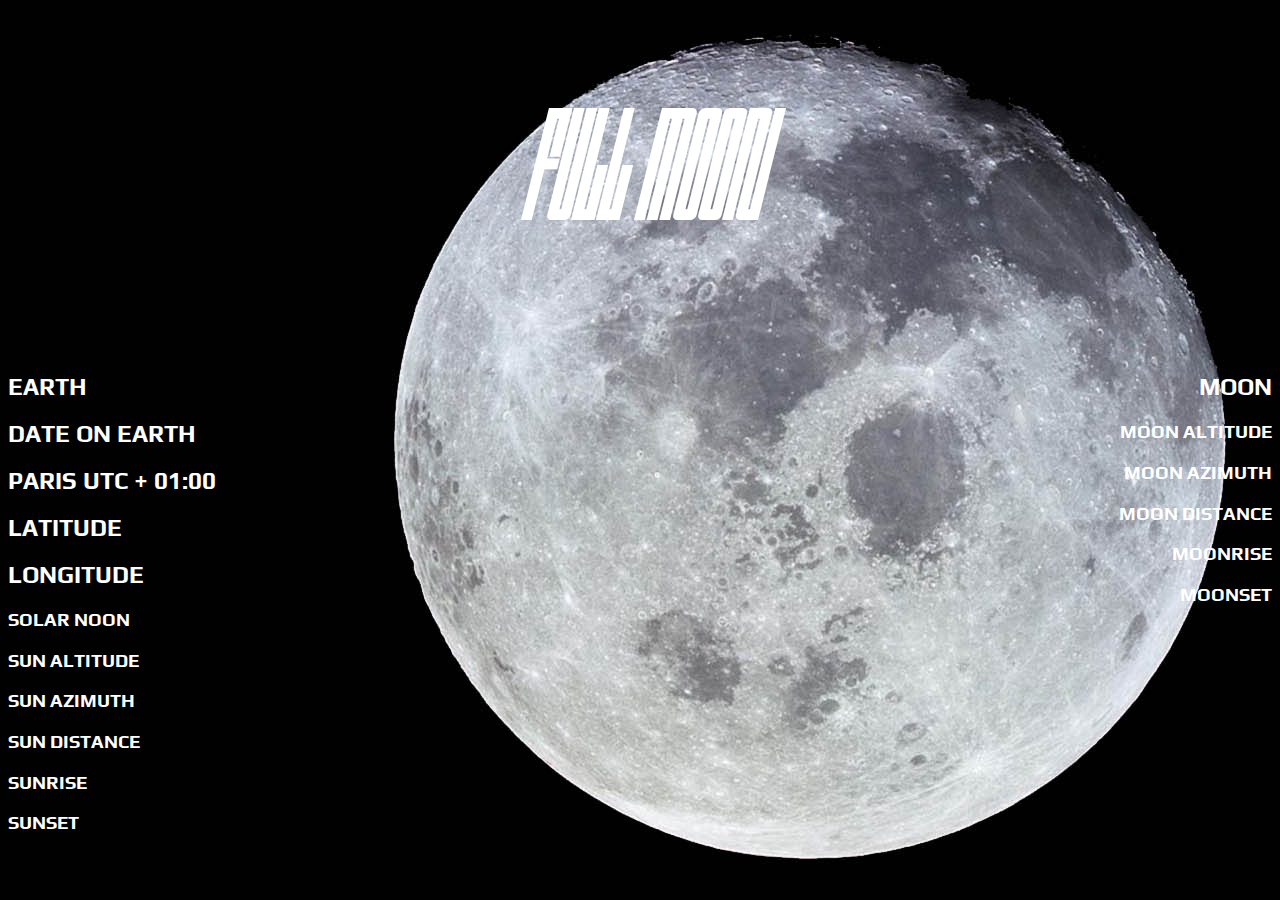
==== src/moon_rise.html @ 72e4e6cb "Update moon_rise.html" ====
<!DOCTYPE html>
<html lang="en">
<head>
    <meta charset="UTF-8">
    <meta http-equiv="X-UA-Compatible" content="IE=edge">
    <meta name="viewport" content="width=device-width, initial-scale=1.0">
    <link rel="stylesheet" href="moon_style.css">
    <link rel="preconnect" href="https://fonts.googleapis.com">
    <link rel="preconnect" href="https://fonts.gstatic.com" crossorigin>
    <link href="https://fonts.googleapis.com/css2?family=Play&display=swap" rel="stylesheet">
    <script src="moon_rise_script.js"></script>
    <script src="moon_time.js"></script>
    <script src="earth_time.js"></script>
    <link rel="stylesheet" href="moon_style.css" />

    <title>Document</title>
</head>
<header>
    
</header>

<body>

    <h1>FULL MOON</h1>
   
    <div id="earth">
        <h2 id="time_on_earth">EARTH</h2>
        <h2 class="clock"></h2>
        <h2 id="date_earth">DATE ON EARTH</h2>
        <h2 id="earth_location">PARIS UTC + 01:00</h2>
        <h2 id="earth_latitude">LATITUDE</h2>
        <h2 id="earth_longitude">LONGITUDE</h2>
        <h3 id="solar_noon">SOLAR NOON</h3>
        <h3 id="sun_altitude">SUN ALTITUDE</h3>
        <h3 id="sun_azimuth">SUN AZIMUTH</h3>
        <h3 id="sun_distance">SUN DISTANCE</h3>
        <h3 id="sunrise">SUNRISE</h3>
        <h3 id="sunset">SUNSET</h3>
    </div>

    <div id="moon">

        <h2 id="time_on_moon">MOON</h2>
        <h2 class="moonClock"></h2>
        <!-- <h2 id="date_moon">DATE ON MOON</h2>
        <h2 id="moon_location">MOON LOCATION</h2> -->
        <h3 id="moon_altitude">MOON ALTITUDE</h3>
        <h3 id="moon_azimuth">MOON AZIMUTH</h3>
        <h3 id="moon_distance">MOON DISTANCE</h3>
        <h3 id="moonrise">MOONRISE</h3>
        <h3 id="moonset">MOONSET</h3>

    </div>
    
    
   
    
    

    
    <script>
       window.addEventListener("moontime:updated", function(e) {
            document.querySelector(".moonClock").innerHTML = " " + "HOUR ON MOON : " + " " + moon.formatMoonString("%MS:%MM:%M"); 
        })
    </script>

</body>
</html>
---- src/moon_style.css ----
@font-face {
    font-family: 'Outward';
    src: url('outward-master/fonts/webfonts/outward-block-webfont.eot');
    src: url('outward-master/fonts/webfonts/outward-block-webfont.eot?#iefix') format('embedded-opentype'),
         url('outward-master/fonts/webfonts/outward-block-webfont.woff2') format('woff2'),
         url('outward-master/fonts/webfonts/outward-block-webfont.woff') format('woff'),
         url('outward-master/fonts/webfonts/outward-block-webfont.ttf') format('truetype'),
         url('outward-master/fonts/webfonts/outward-block-webfont.svg#outwardblock') format('svg');
    font-weight: normal;
    font-style: normal;
}

/* @font-face {
    font-family: 'Outward';
    src: url('outward-master/fonts/webfonts/outward-borders-webfont.eot');
    src: url('outward-master/fonts/webfonts/outward-borders-webfont.eot?#iefix') format('embedded-opentype'),
         url('outward-master/fonts/webfonts/outward-borders-webfont.woff2') format('woff2'),
         url('outward-master/fonts/webfonts/outward-borders-webfont.woff') format('woff'),
         url('outward-master/fonts/webfonts/outward-borders-webfont.ttf') format('truetype'),
         url('outward-master/fonts/webfonts/outward-borders-webfont.svg#outwardborders') format('svg');
    font-weight: bold;
    font-style: normal;
}

@font-face {
    font-family: 'Outward';
    src: url('outward-master/fonts/webfonts/outward-round-webfont.ttf');
    src: url('outward-master/fonts/webfonts/outward-round-webfont.eot?#iefix') format('embedded-opentype'),
         url('outward-master/fonts/webfonts/outward-round-webfont.woff2') format('woff2'),
         url('outward-master/fonts/webfonts/outward-round-webfont.woff') format('woff'),
         url('outward-master/fonts/webfonts/outward-round-webfont.ttf') format('truetype'),
         url('outward-master/fonts/webfonts/outward-round-webfont.svg#outwardround') format('svg');
    font-weight: normal;
    font-style: italic;
}  */


h1{
    text-align: center;
    font-family: 'Outward', sans-serif;
    font-style: italic;   
    font-weight: normal;
    font-size: 10em;
    
}
#earth{
   display:inline-block;
   float:left;
   font-family: 'Play', sans-serif;}
#moon{
    display:inline-block;
    float: right;
    text-align: end;
    font-family: 'Play', sans-serif;
}

body
{
    background-image: url("full_moon_black.jpg");
    color : white;
}
---- src/moon_style.css ----
@font-face {
    font-family: 'Outward';
    src: url('outward-master/fonts/webfonts/outward-block-webfont.eot');
    src: url('outward-master/fonts/webfonts/outward-block-webfont.eot?#iefix') format('embedded-opentype'),
         url('outward-master/fonts/webfonts/outward-block-webfont.woff2') format('woff2'),
         url('outward-master/fonts/webfonts/outward-block-webfont.woff') format('woff'),
         url('outward-master/fonts/webfonts/outward-block-webfont.ttf') format('truetype'),
         url('outward-master/fonts/webfonts/outward-block-webfont.svg#outwardblock') format('svg');
    font-weight: normal;
    font-style: normal;
}

/* @font-face {
    font-family: 'Outward';
    src: url('outward-master/fonts/webfonts/outward-borders-webfont.eot');
    src: url('outward-master/fonts/webfonts/outward-borders-webfont.eot?#iefix') format('embedded-opentype'),
         url('outward-master/fonts/webfonts/outward-borders-webfont.woff2') format('woff2'),
         url('outward-master/fonts/webfonts/outward-borders-webfont.woff') format('woff'),
         url('outward-master/fonts/webfonts/outward-borders-webfont.ttf') format('truetype'),
         url('outward-master/fonts/webfonts/outward-borders-webfont.svg#outwardborders') format('svg');
    font-weight: bold;
    font-style: normal;
}

@font-face {
    font-family: 'Outward';
    src: url('outward-master/fonts/webfonts/outward-round-webfont.ttf');
    src: url('outward-master/fonts/webfonts/outward-round-webfont.eot?#iefix') format('embedded-opentype'),
         url('outward-master/fonts/webfonts/outward-round-webfont.woff2') format('woff2'),
         url('outward-master/fonts/webfonts/outward-round-webfont.woff') format('woff'),
         url('outward-master/fonts/webfonts/outward-round-webfont.ttf') format('truetype'),
         url('outward-master/fonts/webfonts/outward-round-webfont.svg#outwardround') format('svg');
    font-weight: normal;
    font-style: italic;
}  */


h1{
    text-align: center;
    font-family: 'Outward', sans-serif;
    font-style: italic;   
    font-weight: normal;
    font-size: 10em;
    
}
#earth{
   display:inline-block;
   float:left;
   font-family: 'Play', sans-serif;}
#moon{
    display:inline-block;
    float: right;
    text-align: end;
    font-family: 'Play', sans-serif;
}

body
{
    background-image: url("full_moon_black.jpg");
    color : white;
}
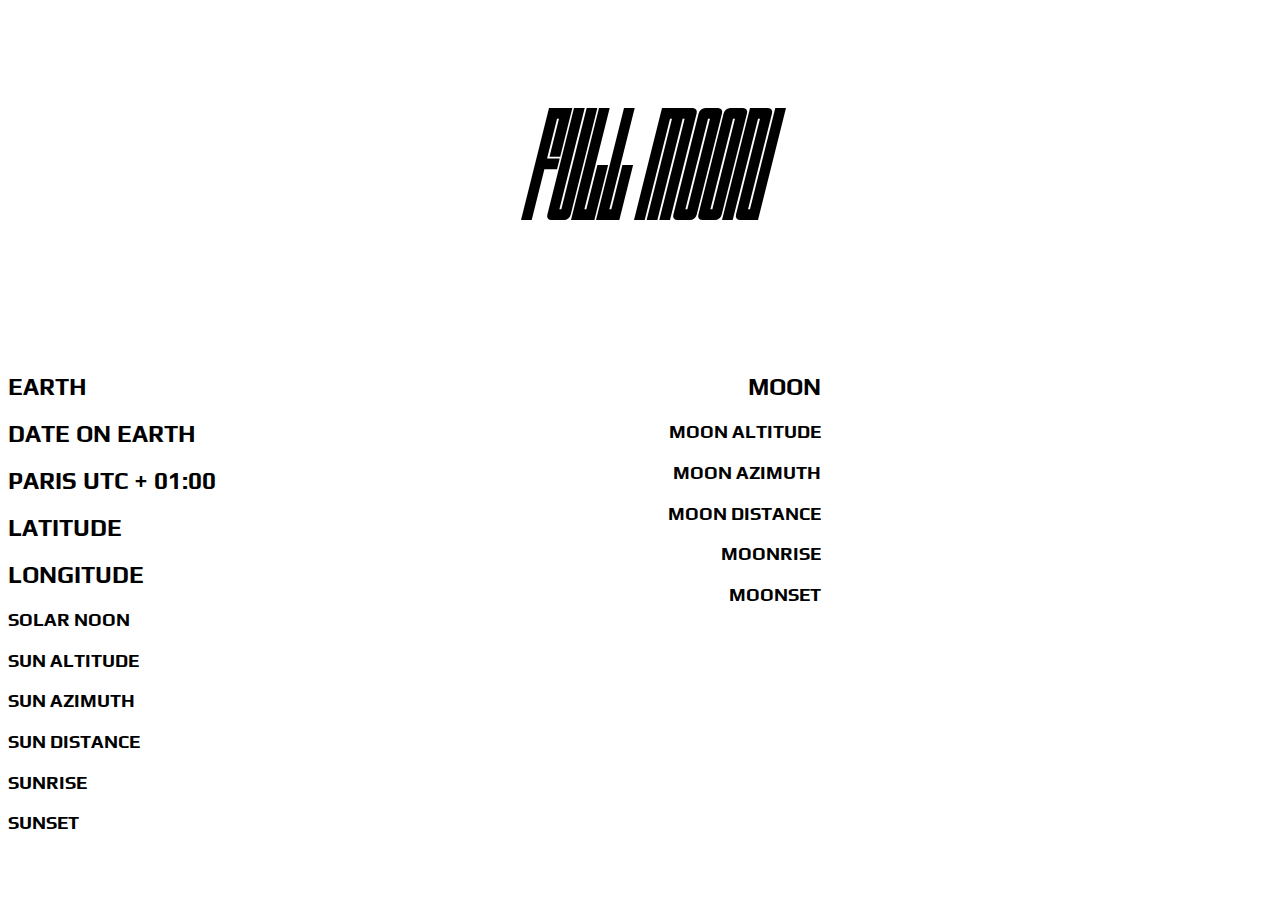
==== commit bb7dd677: "mise à jour" ====
--- a/src/moon_rise.html
+++ b/src/moon_rise.html
@@ -11,18 +11,21 @@
     <script src="moon_rise_script.js"></script>
     <script src="moon_time.js"></script>
     <script src="earth_time.js"></script>
+    <script src="https://ajax.aspnetcdn.com/ajax/jQuery/jquery-3.6.0.js"></script>
+    <link rel="shortcut icon" href="moon-96.png" type="image/x-icon">
     <link rel="stylesheet" href="moon_style.css" />
 
-    <title>Document</title>
+    <title>Moon</title>
 </head>
-<header>
-    
-</header>
 
 <body>
 
-    <h1>FULL MOON</h1>
-   
+    <div id="titre">
+        <h1>FULL MOON</h1>
+    </div>
+
+    <section>
+    
     <div id="earth">
         <h2 id="time_on_earth">EARTH</h2>
         <h2 class="clock"></h2>
@@ -38,6 +41,7 @@
         <h3 id="sunset">SUNSET</h3>
     </div>
 
+    
     <div id="moon">
 
         <h2 id="time_on_moon">MOON</h2>
@@ -51,9 +55,13 @@
         <h3 id="moonset">MOONSET</h3>
 
     </div>
+
+    <!-- <img id=my-img src=http://dummyimage.com/100x100/000/fff onmouseover=passageDeLaSouris(this); onmouseout=departDeLaSouris(this); /> -->
     
+    <div class="radial-gradient"></div>
+
     
-   
+</section>
     
     
 
@@ -62,6 +70,23 @@
        window.addEventListener("moontime:updated", function(e) {
             document.querySelector(".moonClock").innerHTML = " " + "HOUR ON MOON : " + " " + moon.formatMoonString("%MS:%MM:%M"); 
         })
+// //coordonnées de l'écran
+// var x = MouseEvent.screenX;
+// var y = MouseEvent.screenY;
+// console.log("x = " + x);
+// console.log("y + " + y);
+
+//         //Affecte la nouvelle image lorsque la souris survole l'élément
+// function passageDeLaSouris(element) {
+//     if (x <= )
+// element.setAttribute('src', 'http://dummyimage.com/100x100/eb00eb/fff');
+// }
+// //Affecte l'image de départ lorsque la souris ne survole plus l'élément
+// function departDeLaSouris(element) {
+// element.setAttribute('src', 'http://dummyimage.com/100x100/000/fff');
+// }
+
+
     </script>
 
 </body>
--- a/src/moon_style.css
+++ b/src/moon_style.css
@@ -34,6 +34,14 @@
     font-style: italic;
 }  */
 
+section {
+    display: flex;
+    justify-content: space-between;
+}
+
+/* #titre:nth-child(2) {
+    align-self: center;
+} */
 
 h1{
     text-align: center;
@@ -41,7 +49,7 @@
     font-style: italic;   
     font-weight: normal;
     font-size: 10em;
-    
+        
 }
 #earth{
    display:inline-block;
@@ -54,11 +62,12 @@
     font-family: 'Play', sans-serif;
 }
 
-body
+/* body
 {
     background-image: url("full_moon_black.jpg");
     color : white;
-}
+    background-repeat: no-repeat;
+} */
 
 
 
--- a/src/moon_style.css
+++ b/src/moon_style.css
@@ -34,6 +34,14 @@
     font-style: italic;
 }  */
 
+section {
+    display: flex;
+    justify-content: space-between;
+}
+
+/* #titre:nth-child(2) {
+    align-self: center;
+} */
 
 h1{
     text-align: center;
@@ -41,7 +49,7 @@
     font-style: italic;   
     font-weight: normal;
     font-size: 10em;
-    
+        
 }
 #earth{
    display:inline-block;
@@ -54,11 +62,12 @@
     font-family: 'Play', sans-serif;
 }
 
-body
+/* body
 {
     background-image: url("full_moon_black.jpg");
     color : white;
-}
+    background-repeat: no-repeat;
+} */
 
 
 
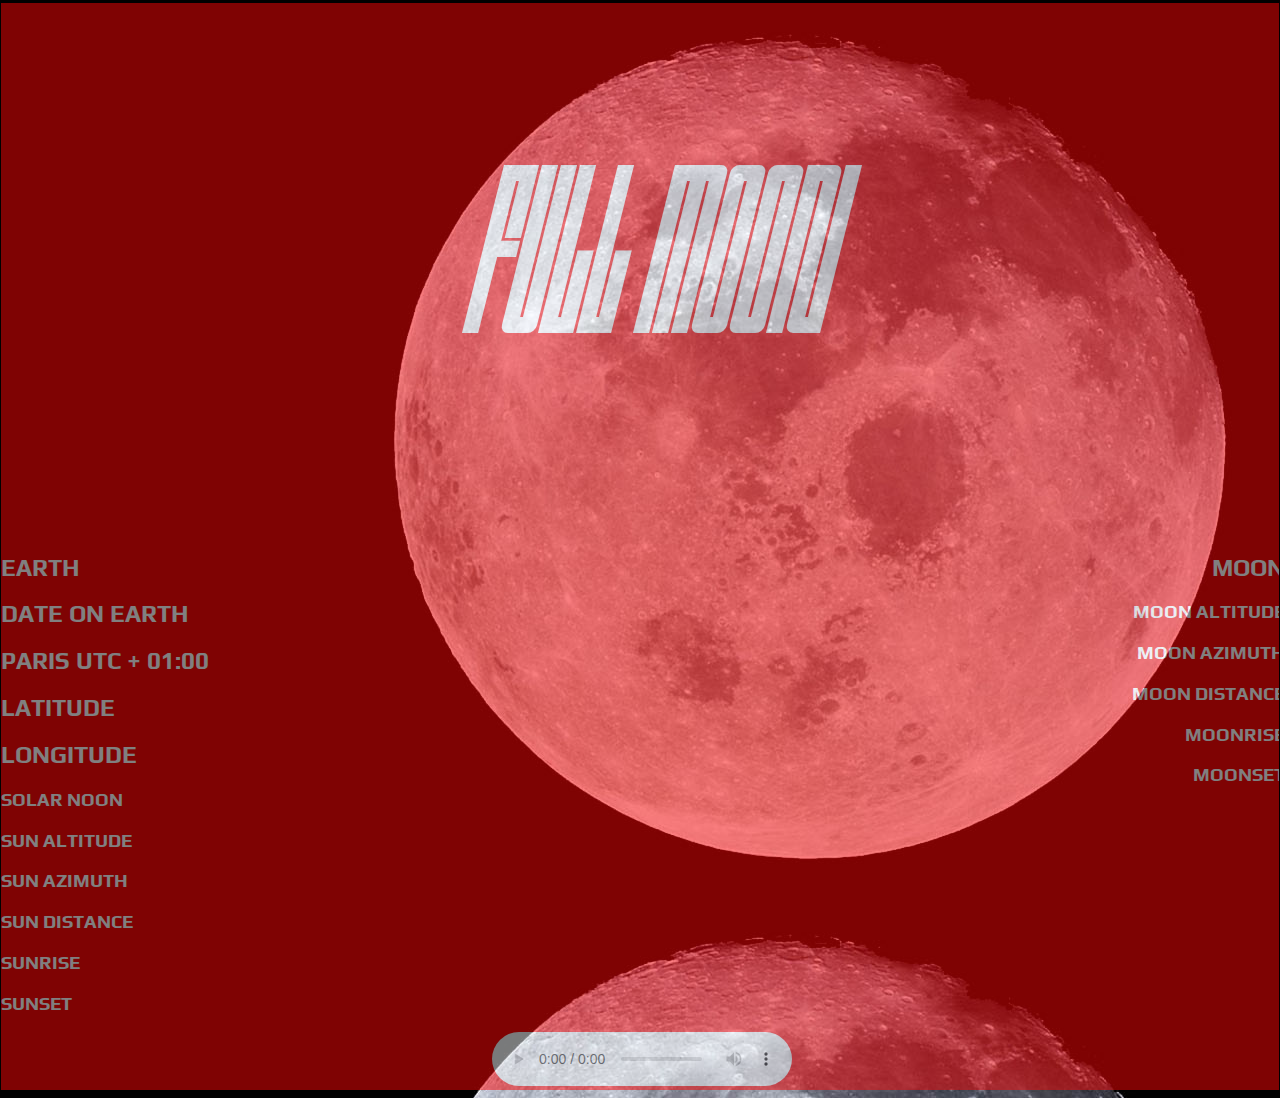
==== commit 3e7b070f: "css" ====
--- a/src/moon_rise.html
+++ b/src/moon_rise.html
@@ -8,10 +8,8 @@
     <link rel="preconnect" href="https://fonts.googleapis.com">
     <link rel="preconnect" href="https://fonts.gstatic.com" crossorigin>
     <link href="https://fonts.googleapis.com/css2?family=Play&display=swap" rel="stylesheet">
-    <script src="moon_rise_script.js"></script>
-    <script src="moon_time.js"></script>
+      <script src="moon_time.js"></script>
     <script src="earth_time.js"></script>
-    <script src="https://ajax.aspnetcdn.com/ajax/jQuery/jquery-3.6.0.js"></script>
     <link rel="shortcut icon" href="moon-96.png" type="image/x-icon">
     <link rel="stylesheet" href="moon_style.css" />
 
@@ -19,6 +17,8 @@
 </head>
 
 <body>
+    <div class="black">
+    <div id="degrade">
 
     <div id="titre">
         <h1>FULL MOON</h1>
@@ -56,38 +56,28 @@
 
     </div>
 
-    <!-- <img id=my-img src=http://dummyimage.com/100x100/000/fff onmouseover=passageDeLaSouris(this); onmouseout=departDeLaSouris(this); /> -->
-    
-    <div class="radial-gradient"></div>
+ 
 
     
 </section>
+
+<div align="center"> 
+        <audio controls loop>
+        <source src="musique.mp3" type="audio/mpeg">
+      </audio>
+  </div>
     
-    
-
-    
+   
+</div>
+</div>   
     <script>
        window.addEventListener("moontime:updated", function(e) {
             document.querySelector(".moonClock").innerHTML = " " + "HOUR ON MOON : " + " " + moon.formatMoonString("%MS:%MM:%M"); 
         })
-// //coordonnées de l'écran
-// var x = MouseEvent.screenX;
-// var y = MouseEvent.screenY;
-// console.log("x = " + x);
-// console.log("y + " + y);
 
-//         //Affecte la nouvelle image lorsque la souris survole l'élément
-// function passageDeLaSouris(element) {
-//     if (x <= )
-// element.setAttribute('src', 'http://dummyimage.com/100x100/eb00eb/fff');
-// }
-// //Affecte l'image de départ lorsque la souris ne survole plus l'élément
-// function departDeLaSouris(element) {
-// element.setAttribute('src', 'http://dummyimage.com/100x100/000/fff');
-// }
 
 
     </script>
-
+  <script src="moon_rise_script.js"></script>
 </body>
 </html>--- a/src/moon_style.css
+++ b/src/moon_style.css
@@ -1,3 +1,4 @@
+
 @font-face {
     font-family: 'Outward';
     src: url('outward-master/fonts/webfonts/outward-block-webfont.eot');
@@ -10,64 +11,85 @@
     font-style: normal;
 }
 
-/* @font-face {
-    font-family: 'Outward';
-    src: url('outward-master/fonts/webfonts/outward-borders-webfont.eot');
-    src: url('outward-master/fonts/webfonts/outward-borders-webfont.eot?#iefix') format('embedded-opentype'),
-         url('outward-master/fonts/webfonts/outward-borders-webfont.woff2') format('woff2'),
-         url('outward-master/fonts/webfonts/outward-borders-webfont.woff') format('woff'),
-         url('outward-master/fonts/webfonts/outward-borders-webfont.ttf') format('truetype'),
-         url('outward-master/fonts/webfonts/outward-borders-webfont.svg#outwardborders') format('svg');
-    font-weight: bold;
-    font-style: normal;
-}
 
-@font-face {
-    font-family: 'Outward';
-    src: url('outward-master/fonts/webfonts/outward-round-webfont.ttf');
-    src: url('outward-master/fonts/webfonts/outward-round-webfont.eot?#iefix') format('embedded-opentype'),
-         url('outward-master/fonts/webfonts/outward-round-webfont.woff2') format('woff2'),
-         url('outward-master/fonts/webfonts/outward-round-webfont.woff') format('woff'),
-         url('outward-master/fonts/webfonts/outward-round-webfont.ttf') format('truetype'),
-         url('outward-master/fonts/webfonts/outward-round-webfont.svg#outwardround') format('svg');
-    font-weight: normal;
-    font-style: italic;
-}  */
 
 section {
     display: flex;
     justify-content: space-between;
 }
 
-/* #titre:nth-child(2) {
-    align-self: center;
-} */
 
 h1{
     text-align: center;
     font-family: 'Outward', sans-serif;
     font-style: italic;   
     font-weight: normal;
-    font-size: 10em;
+    font-size: 15em;
         
 }
 #earth{
    display:inline-block;
    float:left;
-   font-family: 'Play', sans-serif;}
+   font-family: 'Play', sans-serif;
+   z-index: 1000;
+
+}
 #moon{
     display:inline-block;
     float: right;
     text-align: end;
     font-family: 'Play', sans-serif;
+    z-index: 1000;
 }
 
-/* body
-{
-    background-image: url("full_moon_black.jpg");
-    color : white;
-    background-repeat: no-repeat;
+/* #son{
+   margin: 0 auto;
 } */
 
+body {
+    background-image: url("full_moon_black.jpg");
+    z-index: 1;
+    color : white;
+}
 
+#degrade
+{
+   
+    position: relative;
+    background: #fc0505; 
+    border: none;
+    color: white;
+    cursor: pointer;
+    outline: none;
+    overflow: hidden;
+    width: 100%;
+    height: 100%;
+    margin-top: -5px;
+    margin-left: -7px;
+    margin-right: 30px;
+    opacity: 0.5;
+    
 
+} 
+
+#degrade:before {
+    --size: 0;
+    content: '';
+    position: absolute;
+    left: var(--x);
+    top: var(--y);
+    width: var(--size);
+    height: var(--size);
+    background: radial-gradient(circle closest-side, rgb(14, 13, 13), transparent);
+    transform: translate(-50%, -50%);
+    transition: width 0.5s ease, height 0.5s ease;
+  }
+  
+  #degrade:hover:before {
+    --size: 1000px;
+  }
+
+  *{
+      margin-right: -2px;
+  }
+
--- a/src/moon_style.css
+++ b/src/moon_style.css
@@ -1,3 +1,4 @@
+
 @font-face {
     font-family: 'Outward';
     src: url('outward-master/fonts/webfonts/outward-block-webfont.eot');
@@ -10,64 +11,85 @@
     font-style: normal;
 }
 
-/* @font-face {
-    font-family: 'Outward';
-    src: url('outward-master/fonts/webfonts/outward-borders-webfont.eot');
-    src: url('outward-master/fonts/webfonts/outward-borders-webfont.eot?#iefix') format('embedded-opentype'),
-         url('outward-master/fonts/webfonts/outward-borders-webfont.woff2') format('woff2'),
-         url('outward-master/fonts/webfonts/outward-borders-webfont.woff') format('woff'),
-         url('outward-master/fonts/webfonts/outward-borders-webfont.ttf') format('truetype'),
-         url('outward-master/fonts/webfonts/outward-borders-webfont.svg#outwardborders') format('svg');
-    font-weight: bold;
-    font-style: normal;
-}
 
-@font-face {
-    font-family: 'Outward';
-    src: url('outward-master/fonts/webfonts/outward-round-webfont.ttf');
-    src: url('outward-master/fonts/webfonts/outward-round-webfont.eot?#iefix') format('embedded-opentype'),
-         url('outward-master/fonts/webfonts/outward-round-webfont.woff2') format('woff2'),
-         url('outward-master/fonts/webfonts/outward-round-webfont.woff') format('woff'),
-         url('outward-master/fonts/webfonts/outward-round-webfont.ttf') format('truetype'),
-         url('outward-master/fonts/webfonts/outward-round-webfont.svg#outwardround') format('svg');
-    font-weight: normal;
-    font-style: italic;
-}  */
 
 section {
     display: flex;
     justify-content: space-between;
 }
 
-/* #titre:nth-child(2) {
-    align-self: center;
-} */
 
 h1{
     text-align: center;
     font-family: 'Outward', sans-serif;
     font-style: italic;   
     font-weight: normal;
-    font-size: 10em;
+    font-size: 15em;
         
 }
 #earth{
    display:inline-block;
    float:left;
-   font-family: 'Play', sans-serif;}
+   font-family: 'Play', sans-serif;
+   z-index: 1000;
+
+}
 #moon{
     display:inline-block;
     float: right;
     text-align: end;
     font-family: 'Play', sans-serif;
+    z-index: 1000;
 }
 
-/* body
-{
-    background-image: url("full_moon_black.jpg");
-    color : white;
-    background-repeat: no-repeat;
+/* #son{
+   margin: 0 auto;
 } */
 
+body {
+    background-image: url("full_moon_black.jpg");
+    z-index: 1;
+    color : white;
+}
 
+#degrade
+{
+   
+    position: relative;
+    background: #fc0505; 
+    border: none;
+    color: white;
+    cursor: pointer;
+    outline: none;
+    overflow: hidden;
+    width: 100%;
+    height: 100%;
+    margin-top: -5px;
+    margin-left: -7px;
+    margin-right: 30px;
+    opacity: 0.5;
+    
 
+} 
+
+#degrade:before {
+    --size: 0;
+    content: '';
+    position: absolute;
+    left: var(--x);
+    top: var(--y);
+    width: var(--size);
+    height: var(--size);
+    background: radial-gradient(circle closest-side, rgb(14, 13, 13), transparent);
+    transform: translate(-50%, -50%);
+    transition: width 0.5s ease, height 0.5s ease;
+  }
+  
+  #degrade:hover:before {
+    --size: 1000px;
+  }
+
+  *{
+      margin-right: -2px;
+  }
+
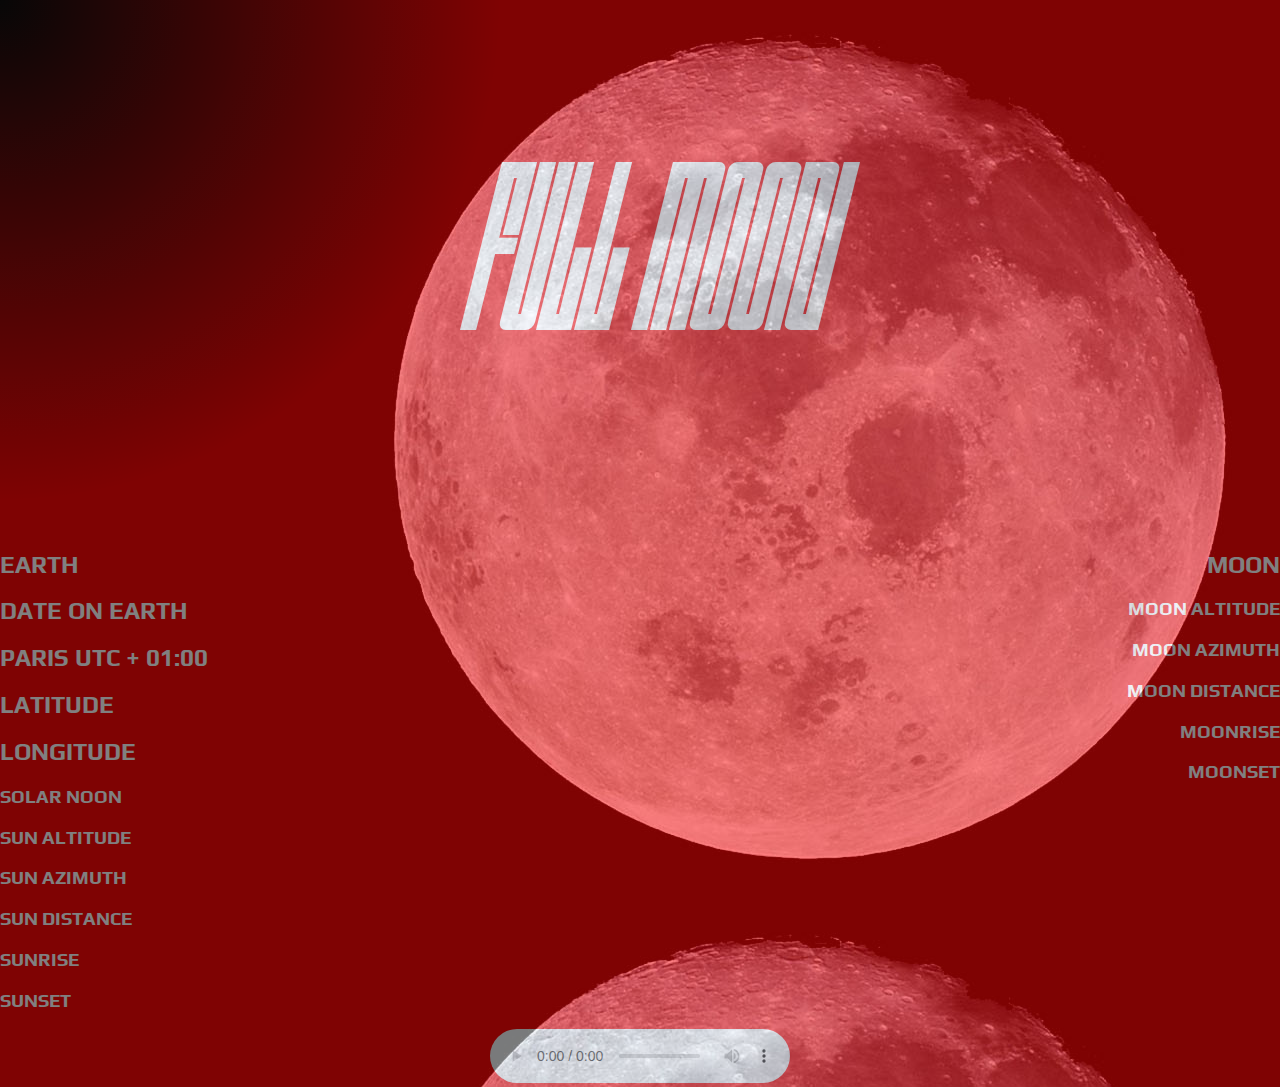
==== commit 9b3676f3: "fix margin" ====
--- a/src/moon_rise.html
+++ b/src/moon_rise.html
@@ -17,7 +17,7 @@
 </head>
 
 <body>
-    <div class="black">
+    
     <div id="degrade">
 
     <div id="titre">
@@ -69,7 +69,7 @@
     
    
 </div>
-</div>   
+  
     <script>
        window.addEventListener("moontime:updated", function(e) {
             document.querySelector(".moonClock").innerHTML = " " + "HOUR ON MOON : " + " " + moon.formatMoonString("%MS:%MM:%M"); 
--- a/src/moon_style.css
+++ b/src/moon_style.css
@@ -50,6 +50,7 @@
     background-image: url("full_moon_black.jpg");
     z-index: 1;
     color : white;
+    margin: 0;
 }
 
 #degrade
@@ -64,10 +65,9 @@
     overflow: hidden;
     width: 100%;
     height: 100%;
-    margin-top: -5px;
-    margin-left: -7px;
-    margin-right: 30px;
     opacity: 0.5;
+    margin: 0;
+    padding: 0;
     
 
 } 
@@ -89,7 +89,5 @@
     --size: 1000px;
   }
 
-  *{
-      margin-right: -2px;
-  }
 
+  --- a/src/moon_style.css
+++ b/src/moon_style.css
@@ -50,6 +50,7 @@
     background-image: url("full_moon_black.jpg");
     z-index: 1;
     color : white;
+    margin: 0;
 }
 
 #degrade
@@ -64,10 +65,9 @@
     overflow: hidden;
     width: 100%;
     height: 100%;
-    margin-top: -5px;
-    margin-left: -7px;
-    margin-right: 30px;
     opacity: 0.5;
+    margin: 0;
+    padding: 0;
     
 
 } 
@@ -89,7 +89,5 @@
     --size: 1000px;
   }
 
-  *{
-      margin-right: -2px;
-  }
 
+  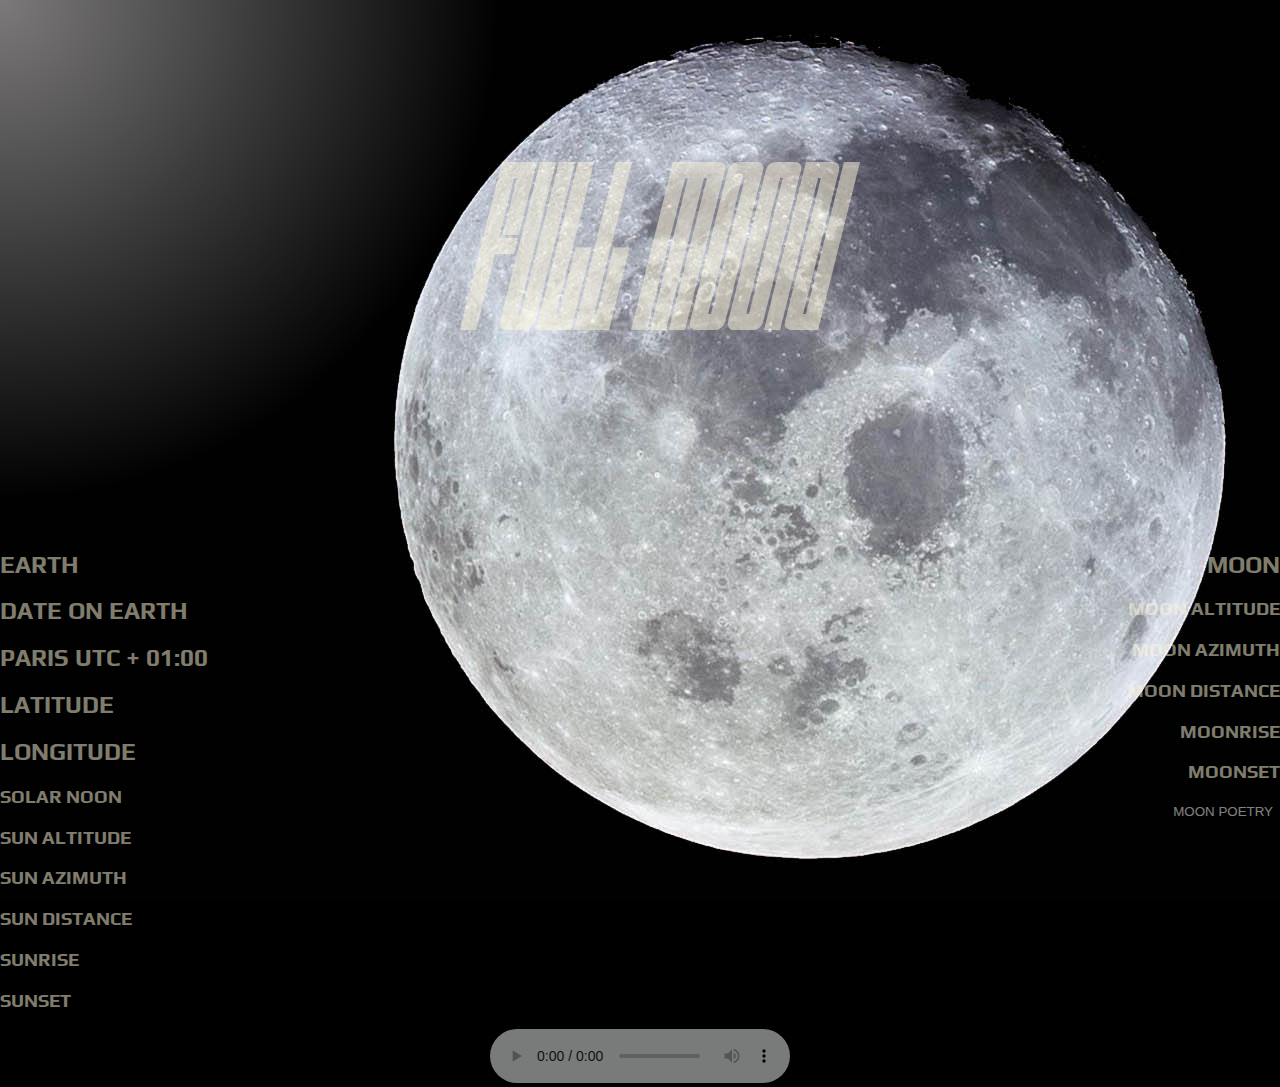
==== commit 143f5d39: "last updates" ====
--- a/src/moon_rise.html
+++ b/src/moon_rise.html
@@ -20,64 +20,57 @@
     
     <div id="degrade">
 
-    <div id="titre">
-        <h1>FULL MOON</h1>
-    </div>
+        <div id="titre">
+            <h1>FULL MOON</h1>
+        </div>
 
-    <section>
+        <section>
     
-    <div id="earth">
-        <h2 id="time_on_earth">EARTH</h2>
-        <h2 class="clock"></h2>
-        <h2 id="date_earth">DATE ON EARTH</h2>
-        <h2 id="earth_location">PARIS UTC + 01:00</h2>
-        <h2 id="earth_latitude">LATITUDE</h2>
-        <h2 id="earth_longitude">LONGITUDE</h2>
-        <h3 id="solar_noon">SOLAR NOON</h3>
-        <h3 id="sun_altitude">SUN ALTITUDE</h3>
-        <h3 id="sun_azimuth">SUN AZIMUTH</h3>
-        <h3 id="sun_distance">SUN DISTANCE</h3>
-        <h3 id="sunrise">SUNRISE</h3>
-        <h3 id="sunset">SUNSET</h3>
-    </div>
+            <div id="earth">
+                <h2 id="time_on_earth">EARTH</h2>
+                <h2 class="clock"></h2>
+                <h2 id="date_earth">DATE ON EARTH</h2>
+                <h2 id="earth_location">PARIS UTC + 01:00</h2>
+                <h2 id="earth_latitude">LATITUDE</h2>
+                <h2 id="earth_longitude">LONGITUDE</h2>
+                <h3 id="solar_noon">SOLAR NOON</h3>
+                <h3 id="sun_altitude">SUN ALTITUDE</h3>
+                <h3 id="sun_azimuth">SUN AZIMUTH</h3>
+                <h3 id="sun_distance">SUN DISTANCE</h3>
+                <h3 id="sunrise">SUNRISE</h3>
+                <h3 id="sunset">SUNSET</h3>
+            </div>
 
     
-    <div id="moon">
-
-        <h2 id="time_on_moon">MOON</h2>
-        <h2 class="moonClock"></h2>
-        <!-- <h2 id="date_moon">DATE ON MOON</h2>
-        <h2 id="moon_location">MOON LOCATION</h2> -->
-        <h3 id="moon_altitude">MOON ALTITUDE</h3>
-        <h3 id="moon_azimuth">MOON AZIMUTH</h3>
-        <h3 id="moon_distance">MOON DISTANCE</h3>
-        <h3 id="moonrise">MOONRISE</h3>
-        <h3 id="moonset">MOONSET</h3>
-
-    </div>
+            <div id="moon">
+                <h2 id="time_on_moon">MOON</h2>
+                <h2 class="moonClock"></h2>
+                <!-- <h2 id="date_moon">DATE ON MOON</h2>
+                <h2 id="moon_location">MOON LOCATION</h2> -->
+                <h3 id="moon_altitude">MOON ALTITUDE</h3>
+                <h3 id="moon_azimuth">MOON AZIMUTH</h3>
+                <h3 id="moon_distance">MOON DISTANCE</h3>
+                <h3 id="moonrise">MOONRISE</h3>
+                <h3 id="moonset">MOONSET</h3>
+                <button  onclick="randomPoetry()">MOON POETRY</button>
+                <p id="texte_lune" >
+                </p>
+            </div>
 
  
 
     
-</section>
+        </section>
 
-<div align="center"> 
-        <audio controls loop>
-        <source src="musique.mp3" type="audio/mpeg">
-      </audio>
-  </div>
-    
+        <div align="center"> 
+            <audio src="musique.mp3" controls loop ></audio>
+        </div>
+
+        
+        
    
-</div>
+    </div>
   
-    <script>
-       window.addEventListener("moontime:updated", function(e) {
-            document.querySelector(".moonClock").innerHTML = " " + "HOUR ON MOON : " + " " + moon.formatMoonString("%MS:%MM:%M"); 
-        })
-
-
-
-    </script>
   <script src="moon_rise_script.js"></script>
 </body>
 </html>--- a/src/moon_style.css
+++ b/src/moon_style.css
@@ -19,45 +19,50 @@
 }
 
 
-h1{
+h1 {
+    position: relative;
     text-align: center;
     font-family: 'Outward', sans-serif;
     font-style: italic;   
     font-weight: normal;
     font-size: 15em;
-        
+    color: cornsilk;
+    z-index: 1000;
+    opacity: 1;      
 }
-#earth{
+
+#earth {
+   position: relative;
    display:inline-block;
    float:left;
    font-family: 'Play', sans-serif;
    z-index: 1000;
+   color: cornsilk;
+}
 
-}
-#moon{
+#moon {
+    position: relative;
     display:inline-block;
     float: right;
     text-align: end;
     font-family: 'Play', sans-serif;
     z-index: 1000;
+    color: cornsilk;
 }
 
-/* #son{
-   margin: 0 auto;
-} */
 
 body {
+    position: relative;
     background-image: url("full_moon_black.jpg");
-    z-index: 1;
-    color : white;
+    z-index: -1;
+    background-color: black;
+    background-repeat: no-repeat;
     margin: 0;
 }
 
 #degrade
 {
-   
     position: relative;
-    background: #fc0505; 
     border: none;
     color: white;
     cursor: pointer;
@@ -68,9 +73,9 @@
     opacity: 0.5;
     margin: 0;
     padding: 0;
-    
+    z-index: 1;
+} 
 
-} 
 
 #degrade:before {
     --size: 0;
@@ -80,13 +85,25 @@
     top: var(--y);
     width: var(--size);
     height: var(--size);
-    background: radial-gradient(circle closest-side, rgb(14, 13, 13), transparent);
+    background: radial-gradient(circle closest-side, rgb(245, 241, 241), transparent);
     transform: translate(-50%, -50%);
     transition: width 0.5s ease, height 0.5s ease;
+    z-index: 1;
   }
   
   #degrade:hover:before {
     --size: 1000px;
+      }
+
+  button {
+      color: white;
+      border: 1px solid black;
+      background-color: transparent;
+                
+  }
+
+  p {
+      font-style: italic;
   }
 
 
--- a/src/moon_style.css
+++ b/src/moon_style.css
@@ -19,45 +19,50 @@
 }
 
 
-h1{
+h1 {
+    position: relative;
     text-align: center;
     font-family: 'Outward', sans-serif;
     font-style: italic;   
     font-weight: normal;
     font-size: 15em;
-        
+    color: cornsilk;
+    z-index: 1000;
+    opacity: 1;      
 }
-#earth{
+
+#earth {
+   position: relative;
    display:inline-block;
    float:left;
    font-family: 'Play', sans-serif;
    z-index: 1000;
+   color: cornsilk;
+}
 
-}
-#moon{
+#moon {
+    position: relative;
     display:inline-block;
     float: right;
     text-align: end;
     font-family: 'Play', sans-serif;
     z-index: 1000;
+    color: cornsilk;
 }
 
-/* #son{
-   margin: 0 auto;
-} */
 
 body {
+    position: relative;
     background-image: url("full_moon_black.jpg");
-    z-index: 1;
-    color : white;
+    z-index: -1;
+    background-color: black;
+    background-repeat: no-repeat;
     margin: 0;
 }
 
 #degrade
 {
-   
     position: relative;
-    background: #fc0505; 
     border: none;
     color: white;
     cursor: pointer;
@@ -68,9 +73,9 @@
     opacity: 0.5;
     margin: 0;
     padding: 0;
-    
+    z-index: 1;
+} 
 
-} 
 
 #degrade:before {
     --size: 0;
@@ -80,13 +85,25 @@
     top: var(--y);
     width: var(--size);
     height: var(--size);
-    background: radial-gradient(circle closest-side, rgb(14, 13, 13), transparent);
+    background: radial-gradient(circle closest-side, rgb(245, 241, 241), transparent);
     transform: translate(-50%, -50%);
     transition: width 0.5s ease, height 0.5s ease;
+    z-index: 1;
   }
   
   #degrade:hover:before {
     --size: 1000px;
+      }
+
+  button {
+      color: white;
+      border: 1px solid black;
+      background-color: transparent;
+                
+  }
+
+  p {
+      font-style: italic;
   }
 
 
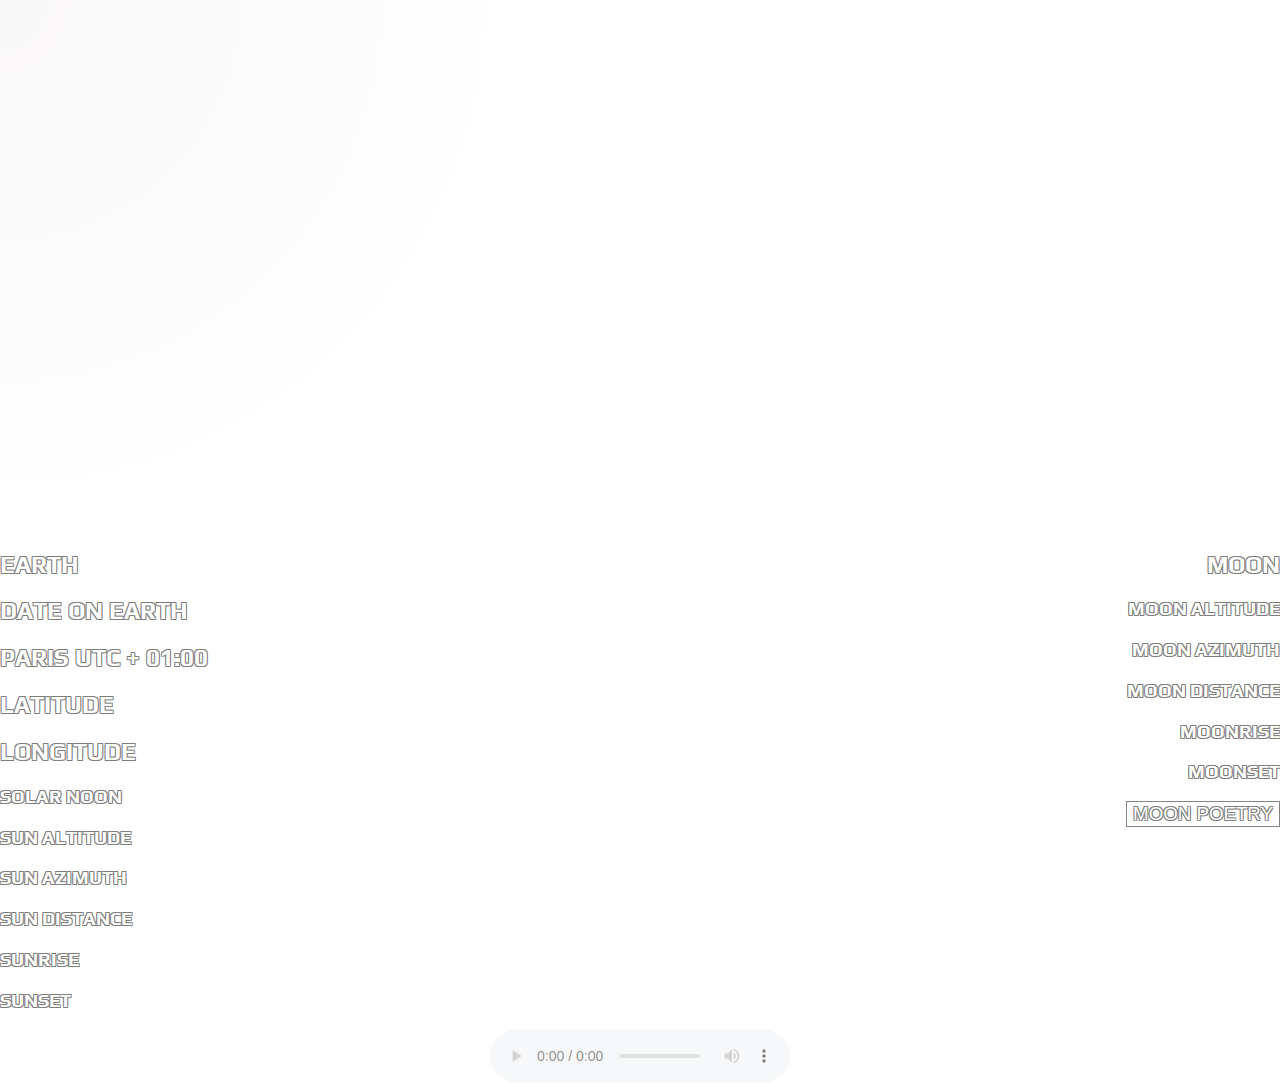
==== commit bf687c50: "détails css" ====
--- a/src/moon_rise.html
+++ b/src/moon_rise.html
@@ -52,9 +52,9 @@
                 <h3 id="moon_distance">MOON DISTANCE</h3>
                 <h3 id="moonrise">MOONRISE</h3>
                 <h3 id="moonset">MOONSET</h3>
-                <button  onclick="randomPoetry()">MOON POETRY</button>
+                <h3 id="poetry"><button  onclick="randomPoetry()">MOON POETRY</button>
                 <p id="texte_lune" >
-                </p>
+                </p></h3>
             </div>
 
  
--- a/src/moon_style.css
+++ b/src/moon_style.css
@@ -26,9 +26,17 @@
     font-style: italic;   
     font-weight: normal;
     font-size: 15em;
-    color: cornsilk;
     z-index: 1000;
-    opacity: 1;      
+    opacity: 1; 
+    animation-name: changingTextColor;
+    animation-duration: 59s;  
+    animation-iteration-count: infinite;   
+}
+
+@keyframes changingTextColor {
+    from { color : white;}
+    50% { color : black;}
+    to { color : white;}
 }
 
 #earth {
@@ -37,7 +45,8 @@
    float:left;
    font-family: 'Play', sans-serif;
    z-index: 1000;
-   color: cornsilk;
+   color: rgb(255, 255, 253);
+   text-shadow: #000000 1px 1px, #000000 -1px 1px, #000000 -1px -1px, #000000 1px -1px;
 }
 
 #moon {
@@ -47,18 +56,43 @@
     text-align: end;
     font-family: 'Play', sans-serif;
     z-index: 1000;
-    color: cornsilk;
+    color: rgb(255, 255, 250);
+    text-shadow: #000000 1px 1px, #000000 -1px 1px, #000000 -1px -1px, #000000 1px -1px;
 }
 
 
 body {
     position: relative;
-    background-image: url("full_moon_black.jpg");
-    z-index: -1;
-    background-color: black;
+    /* background-image: url("full_moon_black.jpg"); */
+    animation-name: changingImage, changingBackground;
+    animation-duration: 59s;
+    animation-iteration-count: infinite;
+    /* background-color: black; */
     background-repeat: no-repeat;
     margin: 0;
 }
+
+@keyframes changingImage{
+    
+    from{ background-image: url("full_moon_black.jpg");}
+
+    50% { background-image: url("full_moon_white.jpg");}
+  
+    to { background-image: url("full_moon_black.jpg");}
+      
+     
+}
+
+
+@keyframes changingBackground {
+    from{ background-color: black;}
+
+    50% { background-color: white;}
+
+    to { background-color: black;}
+}
+
+
 
 #degrade
 {
@@ -97,14 +131,25 @@
 
   button {
       color: white;
-      border: 1px solid black;
+      text-shadow: #000000 1px 1px, #000000 -1px 1px, #000000 -1px -1px, #000000 1px -1px;
+      border: 1px solid rgb(12, 12, 12);
       background-color: transparent;
+      font-size: 1em;
+      
                 
   }
 
   p {
       font-style: italic;
+      font-size: 1em;
   }
+
+  /* *{
+    animation-name: changingImage;
+    animation-duration: 59s;
+    animation-iteration-count: infinite;
+    } */
+    
 
 
   --- a/src/moon_style.css
+++ b/src/moon_style.css
@@ -26,9 +26,17 @@
     font-style: italic;   
     font-weight: normal;
     font-size: 15em;
-    color: cornsilk;
     z-index: 1000;
-    opacity: 1;      
+    opacity: 1; 
+    animation-name: changingTextColor;
+    animation-duration: 59s;  
+    animation-iteration-count: infinite;   
+}
+
+@keyframes changingTextColor {
+    from { color : white;}
+    50% { color : black;}
+    to { color : white;}
 }
 
 #earth {
@@ -37,7 +45,8 @@
    float:left;
    font-family: 'Play', sans-serif;
    z-index: 1000;
-   color: cornsilk;
+   color: rgb(255, 255, 253);
+   text-shadow: #000000 1px 1px, #000000 -1px 1px, #000000 -1px -1px, #000000 1px -1px;
 }
 
 #moon {
@@ -47,18 +56,43 @@
     text-align: end;
     font-family: 'Play', sans-serif;
     z-index: 1000;
-    color: cornsilk;
+    color: rgb(255, 255, 250);
+    text-shadow: #000000 1px 1px, #000000 -1px 1px, #000000 -1px -1px, #000000 1px -1px;
 }
 
 
 body {
     position: relative;
-    background-image: url("full_moon_black.jpg");
-    z-index: -1;
-    background-color: black;
+    /* background-image: url("full_moon_black.jpg"); */
+    animation-name: changingImage, changingBackground;
+    animation-duration: 59s;
+    animation-iteration-count: infinite;
+    /* background-color: black; */
     background-repeat: no-repeat;
     margin: 0;
 }
+
+@keyframes changingImage{
+    
+    from{ background-image: url("full_moon_black.jpg");}
+
+    50% { background-image: url("full_moon_white.jpg");}
+  
+    to { background-image: url("full_moon_black.jpg");}
+      
+     
+}
+
+
+@keyframes changingBackground {
+    from{ background-color: black;}
+
+    50% { background-color: white;}
+
+    to { background-color: black;}
+}
+
+
 
 #degrade
 {
@@ -97,14 +131,25 @@
 
   button {
       color: white;
-      border: 1px solid black;
+      text-shadow: #000000 1px 1px, #000000 -1px 1px, #000000 -1px -1px, #000000 1px -1px;
+      border: 1px solid rgb(12, 12, 12);
       background-color: transparent;
+      font-size: 1em;
+      
                 
   }
 
   p {
       font-style: italic;
+      font-size: 1em;
   }
+
+  /* *{
+    animation-name: changingImage;
+    animation-duration: 59s;
+    animation-iteration-count: infinite;
+    } */
+    
 
 
   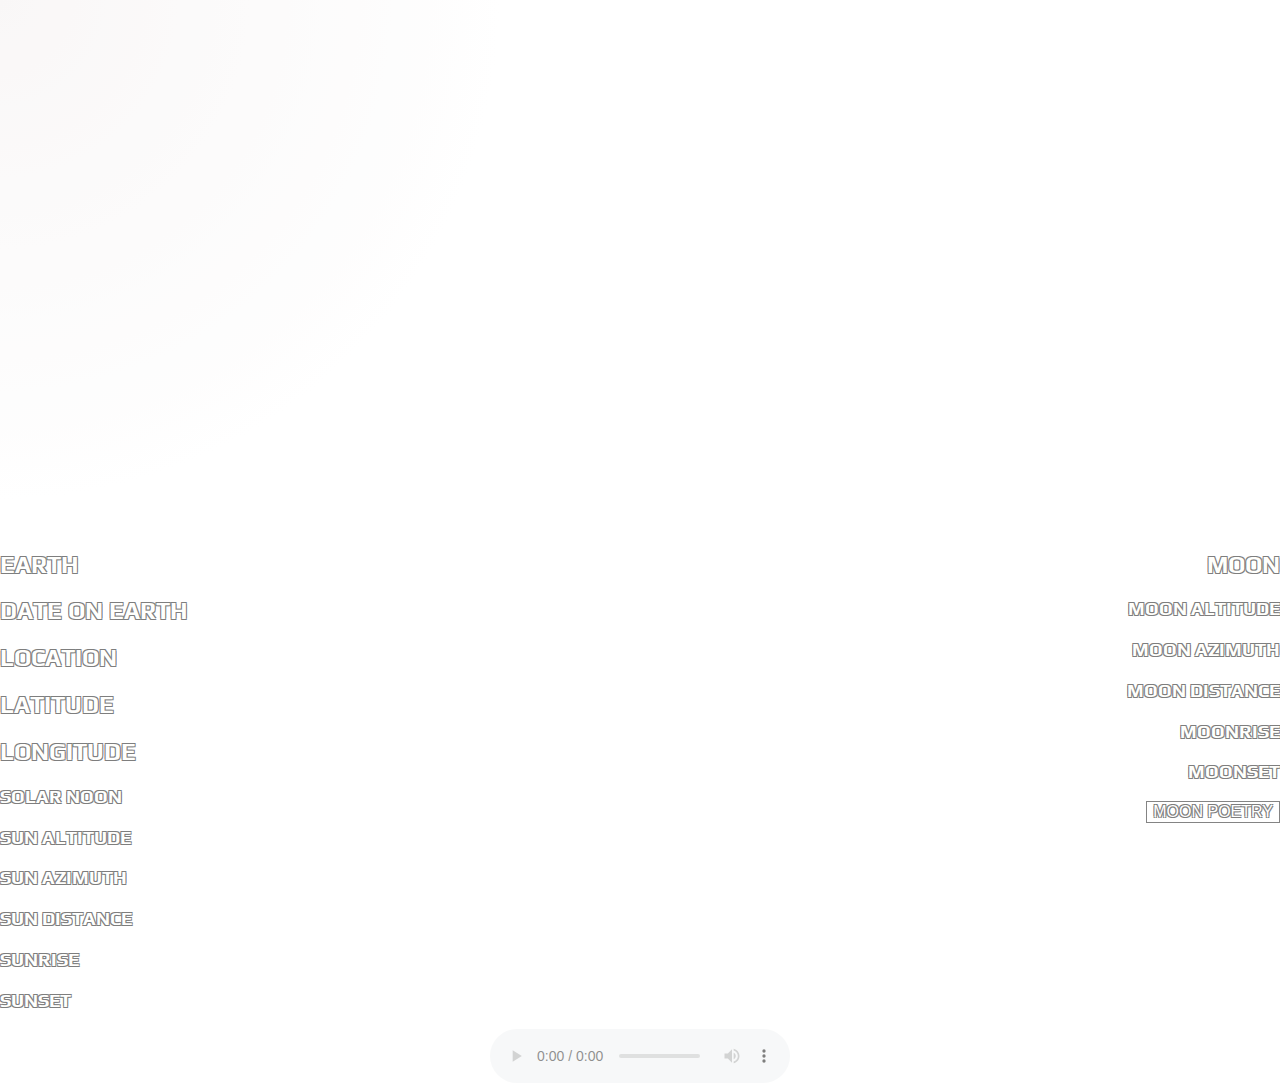
==== commit d2275851: "Last update" ====
--- a/src/moon_rise.html
+++ b/src/moon_rise.html
@@ -30,7 +30,7 @@
                 <h2 id="time_on_earth">EARTH</h2>
                 <h2 class="clock"></h2>
                 <h2 id="date_earth">DATE ON EARTH</h2>
-                <h2 id="earth_location">PARIS UTC + 01:00</h2>
+                <h2 id="earth_location">LOCATION</h2>
                 <h2 id="earth_latitude">LATITUDE</h2>
                 <h2 id="earth_longitude">LONGITUDE</h2>
                 <h3 id="solar_noon">SOLAR NOON</h3>
@@ -45,30 +45,24 @@
             <div id="moon">
                 <h2 id="time_on_moon">MOON</h2>
                 <h2 class="moonClock"></h2>
-                <!-- <h2 id="date_moon">DATE ON MOON</h2>
-                <h2 id="moon_location">MOON LOCATION</h2> -->
                 <h3 id="moon_altitude">MOON ALTITUDE</h3>
                 <h3 id="moon_azimuth">MOON AZIMUTH</h3>
                 <h3 id="moon_distance">MOON DISTANCE</h3>
                 <h3 id="moonrise">MOONRISE</h3>
                 <h3 id="moonset">MOONSET</h3>
-                <h3 id="poetry"><button  onclick="randomPoetry()">MOON POETRY</button>
-                <p id="texte_lune" >
-                </p></h3>
+                <h3 id="poetry"></h3>
+
+                <button  onclick="randomPoetry()">MOON POETRY</button>
+                <p id="texte_lune" ></p>
+                
             </div>
 
- 
-
-    
         </section>
 
         <div align="center"> 
             <audio src="musique.mp3" controls loop ></audio>
         </div>
 
-        
-        
-   
     </div>
   
   <script src="moon_rise_script.js"></script>
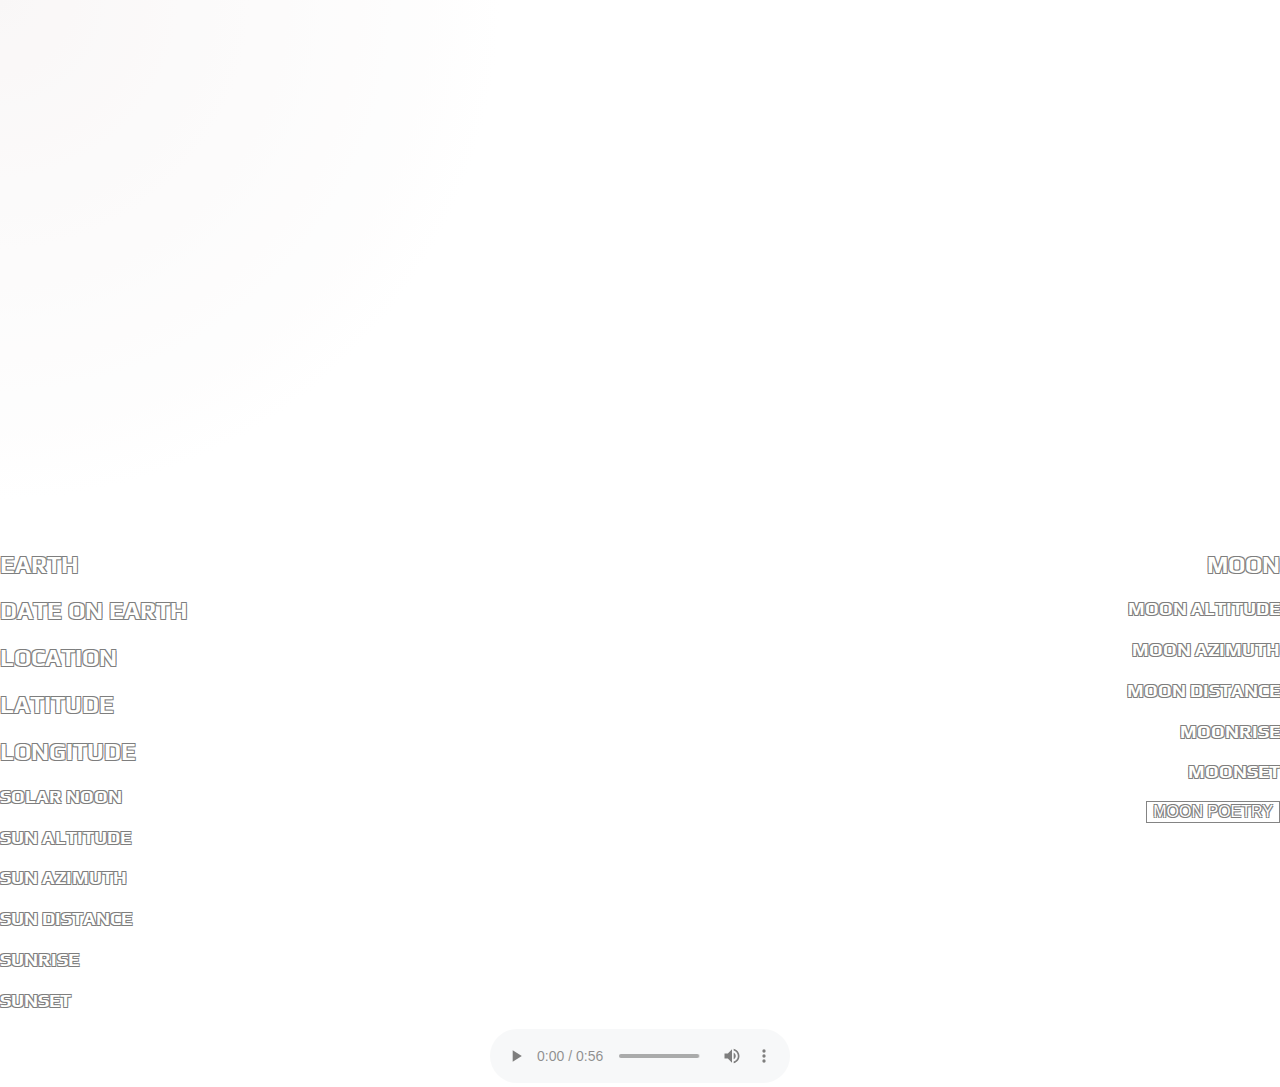
==== commit 0394e7d8: "Final project" ====
--- a/src/moon_rise.html
+++ b/src/moon_rise.html
@@ -54,13 +54,13 @@
 
                 <button  onclick="randomPoetry()">MOON POETRY</button>
                 <p id="texte_lune" ></p>
-                
+
             </div>
 
         </section>
 
         <div align="center"> 
-            <audio src="musique.mp3" controls loop ></audio>
+            <audio src="son_lune.mp3" controls loop ></audio>
         </div>
 
     </div>
--- a/src/moon_style.css
+++ b/src/moon_style.css
@@ -11,6 +11,40 @@
     font-style: normal;
 }
 
+@keyframes changingImage{
+    
+    from{ background-image: url("full_moon_black.jpg");}
+
+    50% { background-image: url("full_moon_white.jpg");}
+  
+    to { background-image: url("full_moon_black.jpg");}
+      
+     
+}
+
+
+@keyframes changingBackground {
+    from{ background-color: black;}
+
+    50% { background-color: white;}
+
+    to { background-color: black;}
+}
+
+@keyframes changingTextColor {
+    from { color : white;}
+    50% { color : black;}
+    to { color : white;}
+}
+
+body {
+    position: relative;
+    animation-name: changingImage, changingBackground;
+    animation-duration: 59s;
+    animation-iteration-count: infinite;
+    background-repeat: no-repeat;
+    margin: 0;
+}
 
 
 section {
@@ -33,11 +67,7 @@
     animation-iteration-count: infinite;   
 }
 
-@keyframes changingTextColor {
-    from { color : white;}
-    50% { color : black;}
-    to { color : white;}
-}
+
 
 #earth {
    position: relative;
@@ -59,39 +89,6 @@
     color: rgb(255, 255, 250);
     text-shadow: #000000 1px 1px, #000000 -1px 1px, #000000 -1px -1px, #000000 1px -1px;
 }
-
-
-body {
-    position: relative;
-    /* background-image: url("full_moon_black.jpg"); */
-    animation-name: changingImage, changingBackground;
-    animation-duration: 59s;
-    animation-iteration-count: infinite;
-    /* background-color: black; */
-    background-repeat: no-repeat;
-    margin: 0;
-}
-
-@keyframes changingImage{
-    
-    from{ background-image: url("full_moon_black.jpg");}
-
-    50% { background-image: url("full_moon_white.jpg");}
-  
-    to { background-image: url("full_moon_black.jpg");}
-      
-     
-}
-
-
-@keyframes changingBackground {
-    from{ background-color: black;}
-
-    50% { background-color: white;}
-
-    to { background-color: black;}
-}
-
 
 
 #degrade
@@ -134,8 +131,7 @@
       text-shadow: #000000 1px 1px, #000000 -1px 1px, #000000 -1px -1px, #000000 1px -1px;
       border: 1px solid rgb(12, 12, 12);
       background-color: transparent;
-      font-size: 1em;
-      
+      font-size: 1em;   
                 
   }
 
@@ -144,11 +140,6 @@
       font-size: 1em;
   }
 
-  /* *{
-    animation-name: changingImage;
-    animation-duration: 59s;
-    animation-iteration-count: infinite;
-    } */
     
 
 
--- a/src/moon_style.css
+++ b/src/moon_style.css
@@ -11,6 +11,40 @@
     font-style: normal;
 }
 
+@keyframes changingImage{
+    
+    from{ background-image: url("full_moon_black.jpg");}
+
+    50% { background-image: url("full_moon_white.jpg");}
+  
+    to { background-image: url("full_moon_black.jpg");}
+      
+     
+}
+
+
+@keyframes changingBackground {
+    from{ background-color: black;}
+
+    50% { background-color: white;}
+
+    to { background-color: black;}
+}
+
+@keyframes changingTextColor {
+    from { color : white;}
+    50% { color : black;}
+    to { color : white;}
+}
+
+body {
+    position: relative;
+    animation-name: changingImage, changingBackground;
+    animation-duration: 59s;
+    animation-iteration-count: infinite;
+    background-repeat: no-repeat;
+    margin: 0;
+}
 
 
 section {
@@ -33,11 +67,7 @@
     animation-iteration-count: infinite;   
 }
 
-@keyframes changingTextColor {
-    from { color : white;}
-    50% { color : black;}
-    to { color : white;}
-}
+
 
 #earth {
    position: relative;
@@ -59,39 +89,6 @@
     color: rgb(255, 255, 250);
     text-shadow: #000000 1px 1px, #000000 -1px 1px, #000000 -1px -1px, #000000 1px -1px;
 }
-
-
-body {
-    position: relative;
-    /* background-image: url("full_moon_black.jpg"); */
-    animation-name: changingImage, changingBackground;
-    animation-duration: 59s;
-    animation-iteration-count: infinite;
-    /* background-color: black; */
-    background-repeat: no-repeat;
-    margin: 0;
-}
-
-@keyframes changingImage{
-    
-    from{ background-image: url("full_moon_black.jpg");}
-
-    50% { background-image: url("full_moon_white.jpg");}
-  
-    to { background-image: url("full_moon_black.jpg");}
-      
-     
-}
-
-
-@keyframes changingBackground {
-    from{ background-color: black;}
-
-    50% { background-color: white;}
-
-    to { background-color: black;}
-}
-
 
 
 #degrade
@@ -134,8 +131,7 @@
       text-shadow: #000000 1px 1px, #000000 -1px 1px, #000000 -1px -1px, #000000 1px -1px;
       border: 1px solid rgb(12, 12, 12);
       background-color: transparent;
-      font-size: 1em;
-      
+      font-size: 1em;   
                 
   }
 
@@ -144,11 +140,6 @@
       font-size: 1em;
   }
 
-  /* *{
-    animation-name: changingImage;
-    animation-duration: 59s;
-    animation-iteration-count: infinite;
-    } */
     
 
 
